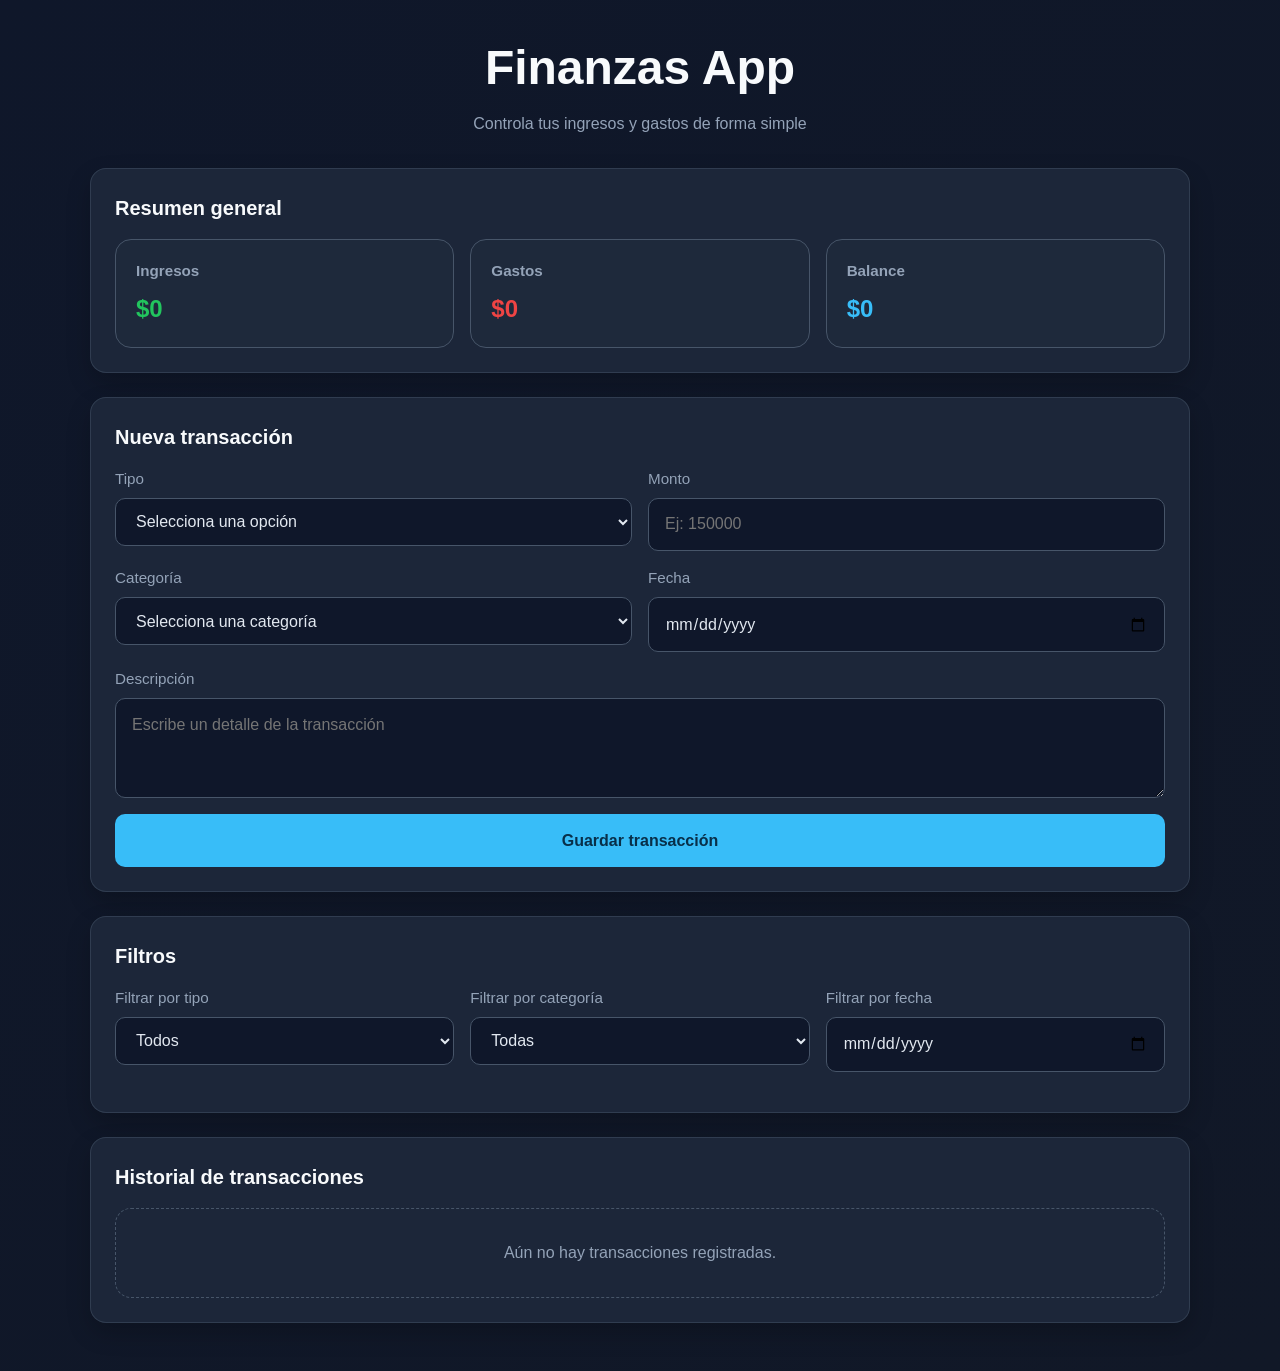
==== src/index.html @ 04ec0c5e "reestructuración de la app" ====
<!DOCTYPE html>
<html lang="es">
<head>
  <meta charset="UTF-8" />
  <meta name="viewport" content="width=device-width, initial-scale=1.0" />
  <title>Finanzas App</title>
  <link rel="stylesheet" href="./css/style.css" />
</head>
<body>
  <div class="container">
    <header class="app-header">
      <h1>Finanzas App</h1>
      <p>Controla tus ingresos y gastos de forma simple</p>
    </header>

    <main class="main-grid">
      <section class="card">
        <h2 class="section-title">Resumen general</h2>

        <div class="summary">
          <article class="summary-card income">
            <h3>Ingresos</h3>
            <p id="total-income">$0</p>
          </article>

          <article class="summary-card expense">
            <h3>Gastos</h3>
            <p id="total-expense">$0</p>
          </article>

          <article class="summary-card balance">
            <h3>Balance</h3>
            <p id="total-balance">$0</p>
          </article>
        </div>
      </section>

      <section class="card">
        <h2 class="section-title">Nueva transacción</h2>

        <form id="transaction-form" class="form-grid">
          <div class="form-group">
            <label for="type">Tipo</label>
            <select id="type" name="type" required>
              <option value="">Selecciona una opción</option>
              <option value="ingreso">Ingreso</option>
              <option value="gasto">Gasto</option>
            </select>
          </div>

          <div class="form-group">
            <label for="amount">Monto</label>
            <input
              type="number"
              id="amount"
              name="amount"
              placeholder="Ej: 150000"
              min="0"
              step="0.01"
              required
            />
          </div>

          <div class="form-group">
            <label for="category">Categoría</label>
            <select id="category" name="category" required>
              <option value="">Selecciona una categoría</option>
              <option value="salario">Salario</option>
              <option value="freelance">Freelance</option>
              <option value="comida">Comida</option>
              <option value="transporte">Transporte</option>
              <option value="estudio">Estudio</option>
              <option value="salud">Salud</option>
              <option value="entretenimiento">Entretenimiento</option>
              <option value="ahorro">Ahorro</option>
              <option value="otros">Otros</option>
            </select>
          </div>

          <div class="form-group">
            <label for="date">Fecha</label>
            <input type="date" id="date" name="date" required />
          </div>

          <div class="form-group full">
            <label for="description">Descripción</label>
            <textarea
              id="description"
              name="description"
              placeholder="Escribe un detalle de la transacción"
            ></textarea>
          </div>

          <div class="form-group full">
            <button type="submit" class="btn btn-primary">
              Guardar transacción
            </button>
          </div>
        </form>
      </section>

      <section class="card">
        <h2 class="section-title">Filtros</h2>

        <div class="filters">
          <div class="form-group">
            <label for="filter-type">Filtrar por tipo</label>
            <select id="filter-type">
              <option value="">Todos</option>
              <option value="ingreso">Ingresos</option>
              <option value="gasto">Gastos</option>
            </select>
          </div>

          <div class="form-group">
            <label for="filter-category">Filtrar por categoría</label>
            <select id="filter-category">
              <option value="">Todas</option>
              <option value="salario">Salario</option>
              <option value="freelance">Freelance</option>
              <option value="comida">Comida</option>
              <option value="transporte">Transporte</option>
              <option value="estudio">Estudio</option>
              <option value="salud">Salud</option>
              <option value="entretenimiento">Entretenimiento</option>
              <option value="ahorro">Ahorro</option>
              <option value="otros">Otros</option>
            </select>
          </div>

          <div class="form-group">
            <label for="filter-date">Filtrar por fecha</label>
            <input type="date" id="filter-date" />
          </div>
        </div>
      </section>

      <section class="card">
        <h2 class="section-title">Historial de transacciones</h2>

        <div id="transaction-list" class="transaction-list">
          <div class="empty-state" id="empty-state">
            Aún no hay transacciones registradas.
          </div>

          <!-- Ejemplo de item, luego JS lo generará dinámicamente -->
          <!--
          <article class="transaction-item">
            <div class="transaction-info">
              <h4>Pago mensual</h4>
              <p>Categoría: salario</p>
            </div>

            <div class="transaction-meta">
              <span class="amount income">+$1.500.000</span>
              <span class="date">2026-03-23</span>

              <div class="actions">
                <button class="btn-secondary">Editar</button>
                <button class="btn-danger">Eliminar</button>
              </div>
            </div>
          </article>
          -->
        </div>
      </section>
    </main>
  </div>

  <script src="./js/app.js"></script>
</body>
</html>
---- src/css/style.css ----
:root {
  --bg: #0f172a;
  --surface: #1e293b;
  --surface-2: #334155;
  --text: #e2e8f0;
  --muted: #94a3b8;
  --primary: #38bdf8;
  --primary-hover: #0ea5e9;
  --success: #22c55e;
  --danger: #ef4444;
  --warning: #f59e0b;
  --border: #475569;
  --shadow: 0 10px 25px rgba(0, 0, 0, 0.2);
  --radius: 16px;
  --radius-sm: 10px;
  --max-width: 1100px;
  --transition: 0.25s ease;
  --font: "Segoe UI", Tahoma, Geneva, Verdana, sans-serif;
}

* {
  margin: 0;
  padding: 0;
  box-sizing: border-box;
}

html {
  font-size: 16px;
  scroll-behavior: smooth;
}

body {
  font-family: var(--font);
  background: linear-gradient(135deg, #0f172a, #111827);
  color: var(--text);
  min-height: 100vh;
  line-height: 1.5;
}

img {
  max-width: 100%;
  display: block;
}

button,
input,
select,
textarea {
  font: inherit;
}

button {
  cursor: pointer;
  border: none;
  transition: var(--transition);
}

ul {
  list-style: none;
}

a {
  text-decoration: none;
  color: inherit;
}

/* Layout general */
.container {
  width: min(90%, var(--max-width));
  margin: 0 auto;
  padding: 2rem 0 3rem;
}

/* Header */
.app-header {
  margin-bottom: 2rem;
  text-align: center;
}

.app-header h1 {
  font-size: clamp(2rem, 4vw, 3rem);
  margin-bottom: 0.5rem;
  color: #f8fafc;
}

.app-header p {
  color: var(--muted);
  font-size: 1rem;
}

/* Tarjetas */
.card {
  background: rgba(30, 41, 59, 0.92);
  border: 1px solid rgba(71, 85, 105, 0.5);
  border-radius: var(--radius);
  box-shadow: var(--shadow);
  padding: 1.5rem;
  backdrop-filter: blur(6px);
}

/* Grid principal */
.main-grid {
  display: grid;
  grid-template-columns: 1fr;
  gap: 1.5rem;
}

/* Resumen */
.summary {
  display: grid;
  grid-template-columns: repeat(3, 1fr);
  gap: 1rem;
}

.summary-card {
  padding: 1.25rem;
  border-radius: var(--radius);
  background: var(--surface);
  border: 1px solid var(--border);
}

.summary-card h3 {
  font-size: 0.95rem;
  color: var(--muted);
  margin-bottom: 0.5rem;
}

.summary-card p {
  font-size: 1.5rem;
  font-weight: 700;
}

.summary-card.income p {
  color: var(--success);
}

.summary-card.expense p {
  color: var(--danger);
}

.summary-card.balance p {
  color: var(--primary);
}

/* Secciones */
.section-title {
  font-size: 1.25rem;
  margin-bottom: 1rem;
  color: #f8fafc;
}

/* Formulario */
.form-grid {
  display: grid;
  grid-template-columns: repeat(2, 1fr);
  gap: 1rem;
}

.form-group {
  display: flex;
  flex-direction: column;
}

.form-group.full {
  grid-column: 1 / -1;
}

label {
  margin-bottom: 0.45rem;
  color: var(--muted);
  font-size: 0.95rem;
}

input,
select,
textarea {
  width: 100%;
  padding: 0.85rem 1rem;
  background: #0f172a;
  color: var(--text);
  border: 1px solid var(--border);
  border-radius: var(--radius-sm);
  outline: none;
  transition: var(--transition);
}

input:focus,
select:focus,
textarea:focus {
  border-color: var(--primary);
  box-shadow: 0 0 0 3px rgba(56, 189, 248, 0.2);
}

textarea {
  resize: vertical;
  min-height: 100px;
}

/* Botones */
.btn {
  display: inline-flex;
  align-items: center;
  justify-content: center;
  gap: 0.5rem;
  padding: 0.9rem 1.2rem;
  border-radius: var(--radius-sm);
  font-weight: 600;
}

.btn-primary {
  background: var(--primary);
  color: #082f49;
}

.btn-primary:hover {
  background: var(--primary-hover);
  transform: translateY(-1px);
}

.btn-danger {
  background: var(--danger);
  color: white;
}

.btn-danger:hover {
  opacity: 0.9;
}

.btn-secondary {
  background: var(--surface-2);
  color: var(--text);
}

.btn-secondary:hover {
  background: #475569;
}

/* Filtros */
.filters {
  display: grid;
  grid-template-columns: repeat(3, 1fr);
  gap: 1rem;
  margin-bottom: 1rem;
}

/* Lista de transacciones */
.transaction-list {
  display: flex;
  flex-direction: column;
  gap: 1rem;
}

.transaction-item {
  display: grid;
  grid-template-columns: 1fr auto;
  gap: 1rem;
  align-items: center;
  padding: 1rem;
  border: 1px solid var(--border);
  border-radius: var(--radius-sm);
  background: #0f172a;
  transition: var(--transition);
}

.transaction-item:hover {
  border-color: var(--primary);
  transform: translateY(-2px);
}

.transaction-info h4 {
  font-size: 1rem;
  margin-bottom: 0.25rem;
  color: #f8fafc;
}

.transaction-info p {
  font-size: 0.92rem;
  color: var(--muted);
}

.transaction-meta {
  text-align: right;
}

.transaction-meta .amount {
  display: block;
  font-weight: 700;
  font-size: 1.1rem;
  margin-bottom: 0.35rem;
}

.amount.income {
  color: var(--success);
}

.amount.expense {
  color: var(--danger);
}

.transaction-meta .date {
  display: block;
  color: var(--muted);
  font-size: 0.9rem;
  margin-bottom: 0.6rem;
}

.actions {
  display: flex;
  justify-content: flex-end;
  gap: 0.5rem;
}

.actions button {
  padding: 0.6rem 0.85rem;
  border-radius: 8px;
  font-size: 0.9rem;
}

/* Estado vacío */
.empty-state {
  text-align: center;
  padding: 2rem 1rem;
  color: var(--muted);
  border: 1px dashed var(--border);
  border-radius: var(--radius);
}

/* Utilidades */
.mt-2 {
  margin-top: 1rem;
}

.mt-3 {
  margin-top: 1.5rem;
}

.hidden {
  display: none;
}

/* Responsive */
@media (max-width: 900px) {
  .summary {
    grid-template-columns: 1fr;
  }

  .filters {
    grid-template-columns: 1fr;
  }

  .form-grid {
    grid-template-columns: 1fr;
  }
}

@media (max-width: 600px) {
  .container {
    width: min(92%, var(--max-width));
    padding: 1.25rem 0 2rem;
  }

  .card {
    padding: 1rem;
  }

  .transaction-item {
    grid-template-columns: 1fr;
  }

  .transaction-meta {
    text-align: left;
  }

  .actions {
    justify-content: flex-start;
  }

  .app-header h1 {
    font-size: 2rem;
  }
}
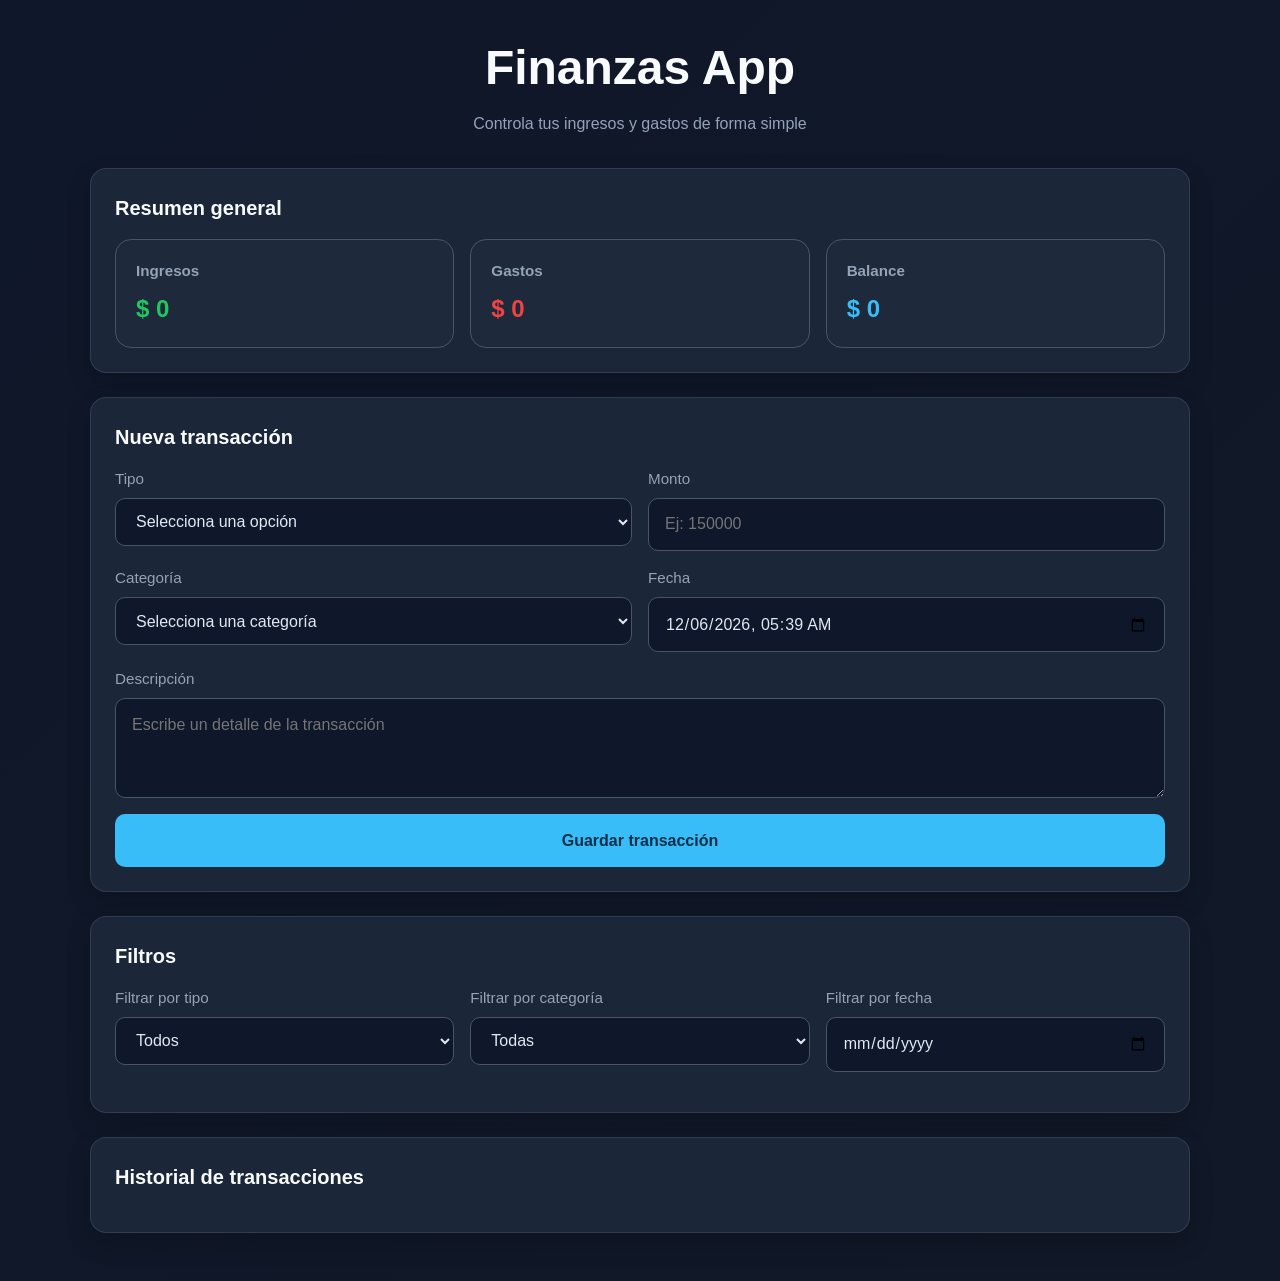
==== commit 6e9f5e6c: "feat : MVP funcionalidad con manejo de transacciones, persistencia local, formato de moneda, fecha a" ====
--- a/src/index.html
+++ b/src/index.html
@@ -65,21 +65,12 @@
             <label for="category">Categoría</label>
             <select id="category" name="category" required>
               <option value="">Selecciona una categoría</option>
-              <option value="salario">Salario</option>
-              <option value="freelance">Freelance</option>
-              <option value="comida">Comida</option>
-              <option value="transporte">Transporte</option>
-              <option value="estudio">Estudio</option>
-              <option value="salud">Salud</option>
-              <option value="entretenimiento">Entretenimiento</option>
-              <option value="ahorro">Ahorro</option>
-              <option value="otros">Otros</option>
             </select>
           </div>
 
           <div class="form-group">
             <label for="date">Fecha</label>
-            <input type="date" id="date" name="date" required />
+            <input type="datetime-local" id="date" name="date" required />
           </div>
 
           <div class="form-group full">
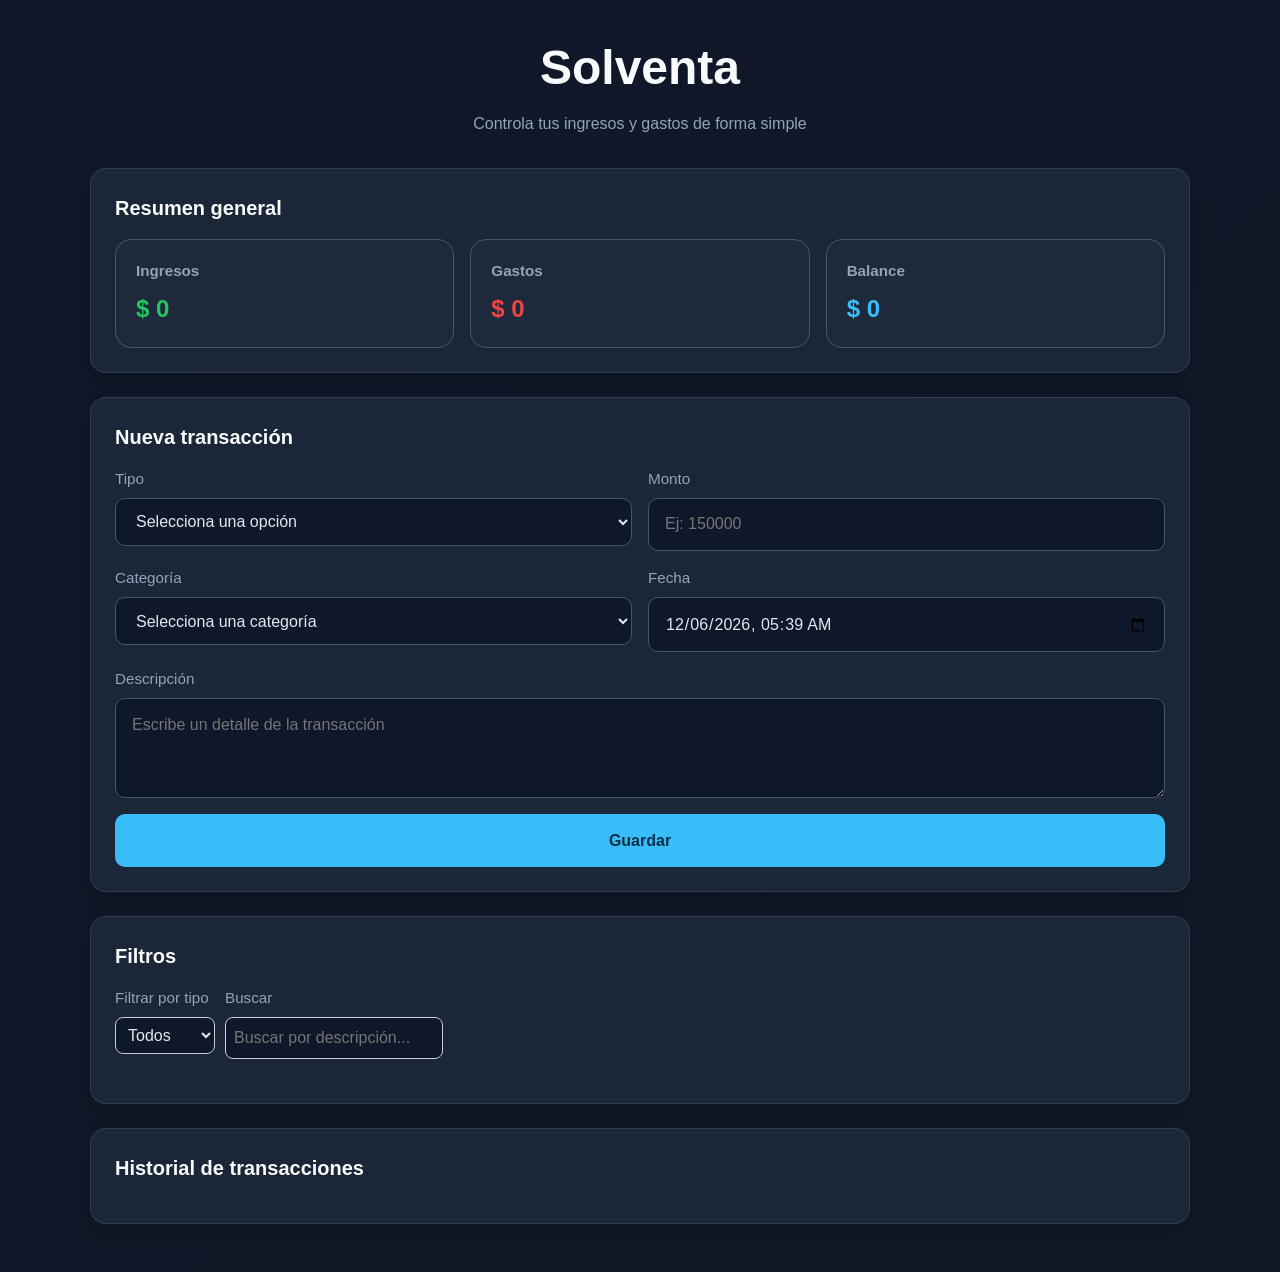
==== commit 2a12f9c9: "feat: edición de transacciones, validaciones y filtros básicos" ====
--- a/src/index.html
+++ b/src/index.html
@@ -3,17 +3,19 @@
 <head>
   <meta charset="UTF-8" />
   <meta name="viewport" content="width=device-width, initial-scale=1.0" />
-  <title>Finanzas App</title>
+  <title>Solventa</title>
   <link rel="stylesheet" href="./css/style.css" />
 </head>
 <body>
   <div class="container">
     <header class="app-header">
-      <h1>Finanzas App</h1>
+      <h1>Solventa</h1>
       <p>Controla tus ingresos y gastos de forma simple</p>
     </header>
 
     <main class="main-grid">
+
+      <!-- RESUMEN -->
       <section class="card">
         <h2 class="section-title">Resumen general</h2>
 
@@ -35,10 +37,12 @@
         </div>
       </section>
 
+      <!-- FORMULARIO -->
       <section class="card">
         <h2 class="section-title">Nueva transacción</h2>
 
         <form id="transaction-form" class="form-grid">
+
           <div class="form-group">
             <label for="type">Tipo</label>
             <select id="type" name="type" required>
@@ -84,16 +88,19 @@
 
           <div class="form-group full">
             <button type="submit" class="btn btn-primary">
-              Guardar transacción
+              Guardar
             </button>
           </div>
+
         </form>
       </section>
 
+      <!-- FILTROS -->
       <section class="card">
         <h2 class="section-title">Filtros</h2>
 
         <div class="filters">
+
           <div class="form-group">
             <label for="filter-type">Filtrar por tipo</label>
             <select id="filter-type">
@@ -104,28 +111,18 @@
           </div>
 
           <div class="form-group">
-            <label for="filter-category">Filtrar por categoría</label>
-            <select id="filter-category">
-              <option value="">Todas</option>
-              <option value="salario">Salario</option>
-              <option value="freelance">Freelance</option>
-              <option value="comida">Comida</option>
-              <option value="transporte">Transporte</option>
-              <option value="estudio">Estudio</option>
-              <option value="salud">Salud</option>
-              <option value="entretenimiento">Entretenimiento</option>
-              <option value="ahorro">Ahorro</option>
-              <option value="otros">Otros</option>
-            </select>
+            <label for="filter-search">Buscar</label>
+            <input
+              type="text"
+              id="filter-search"
+              placeholder="Buscar por descripción..."
+            />
           </div>
 
-          <div class="form-group">
-            <label for="filter-date">Filtrar por fecha</label>
-            <input type="date" id="filter-date" />
-          </div>
         </div>
       </section>
 
+      <!-- HISTORIAL -->
       <section class="card">
         <h2 class="section-title">Historial de transacciones</h2>
 
@@ -133,28 +130,9 @@
           <div class="empty-state" id="empty-state">
             Aún no hay transacciones registradas.
           </div>
-
-          <!-- Ejemplo de item, luego JS lo generará dinámicamente -->
-          <!--
-          <article class="transaction-item">
-            <div class="transaction-info">
-              <h4>Pago mensual</h4>
-              <p>Categoría: salario</p>
-            </div>
-
-            <div class="transaction-meta">
-              <span class="amount income">+$1.500.000</span>
-              <span class="date">2026-03-23</span>
-
-              <div class="actions">
-                <button class="btn-secondary">Editar</button>
-                <button class="btn-danger">Eliminar</button>
-              </div>
-            </div>
-          </article>
-          -->
         </div>
       </section>
+
     </main>
   </div>
 
--- a/src/css/style.css
+++ b/src/css/style.css
@@ -338,6 +338,19 @@
   display: none;
 }
 
+.filters {
+  display: flex;
+  gap: 10px;
+  margin: 10px 0 20px;
+}
+
+.filters select,
+.filters input {
+  padding: 8px;
+  border-radius: 8px;
+  border: 1px solid #ccc;
+}
+
 /* Responsive */
 @media (max-width: 900px) {
   .summary {
